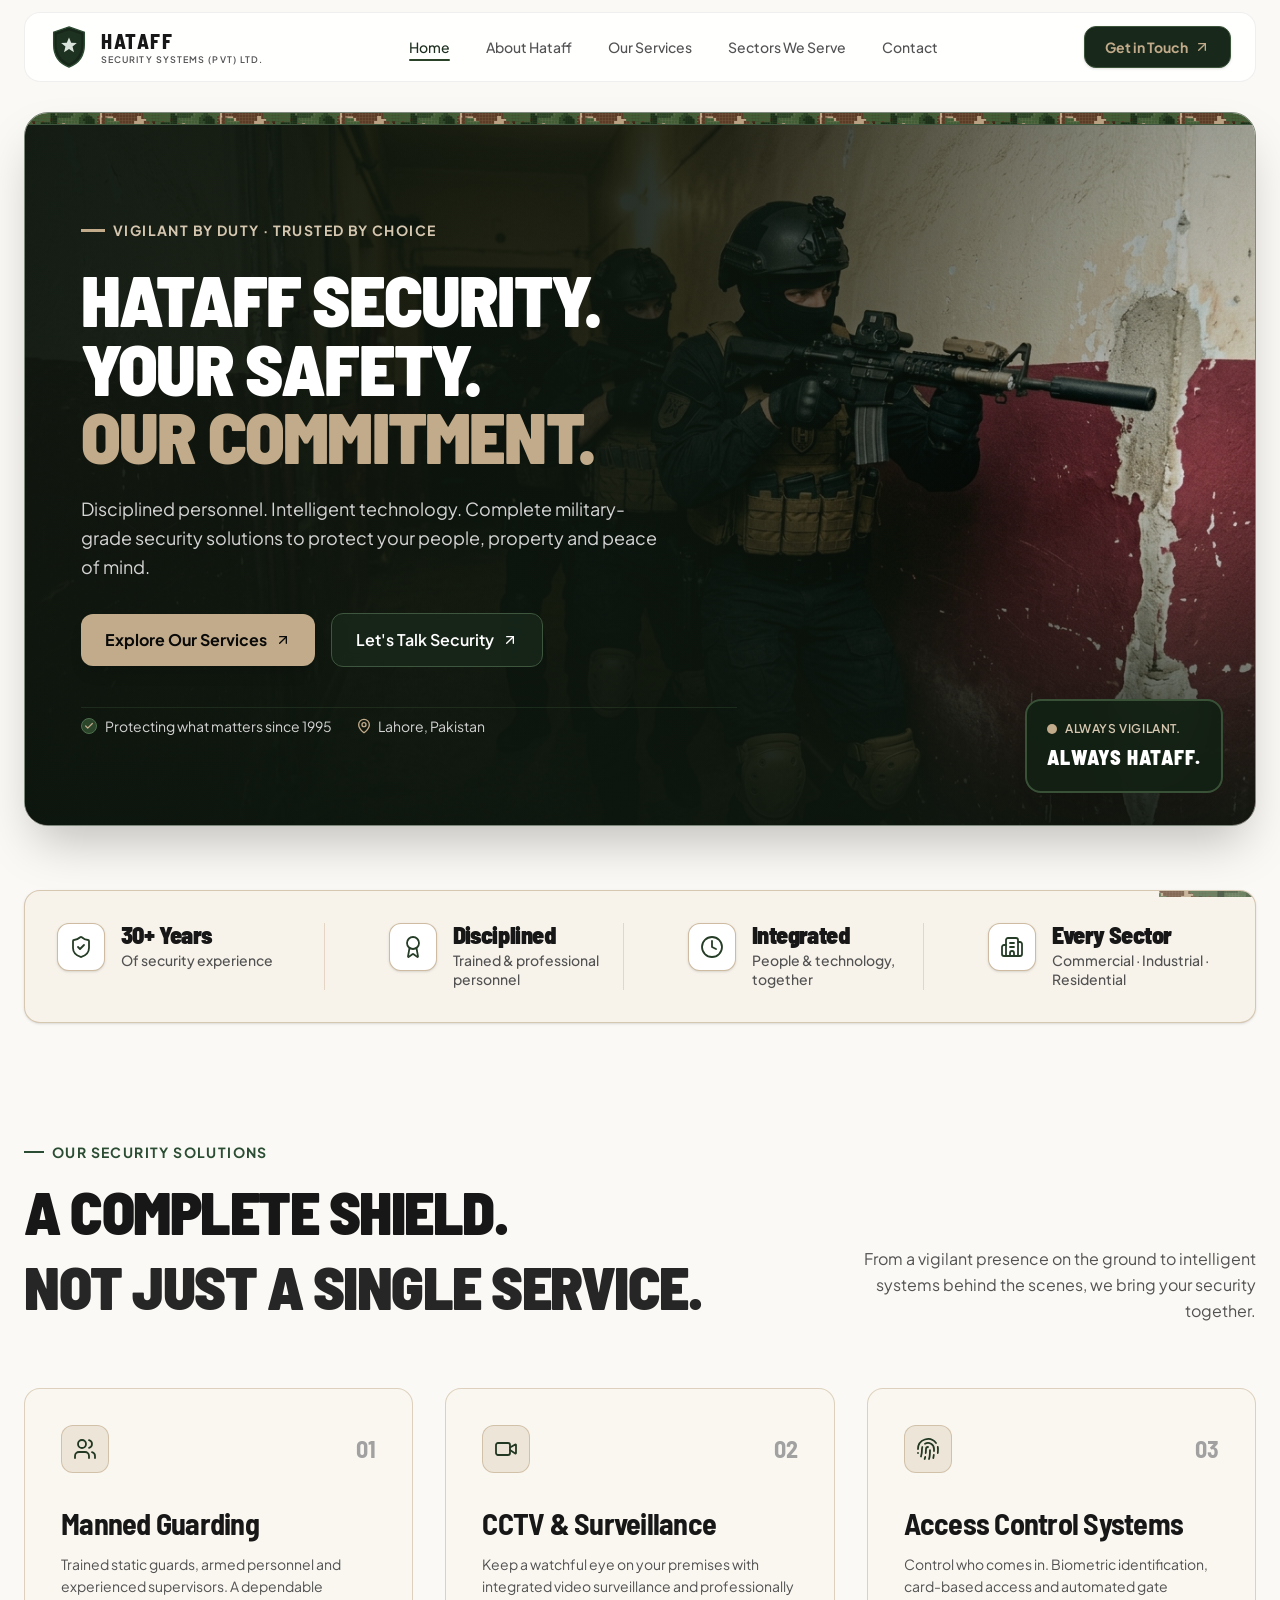
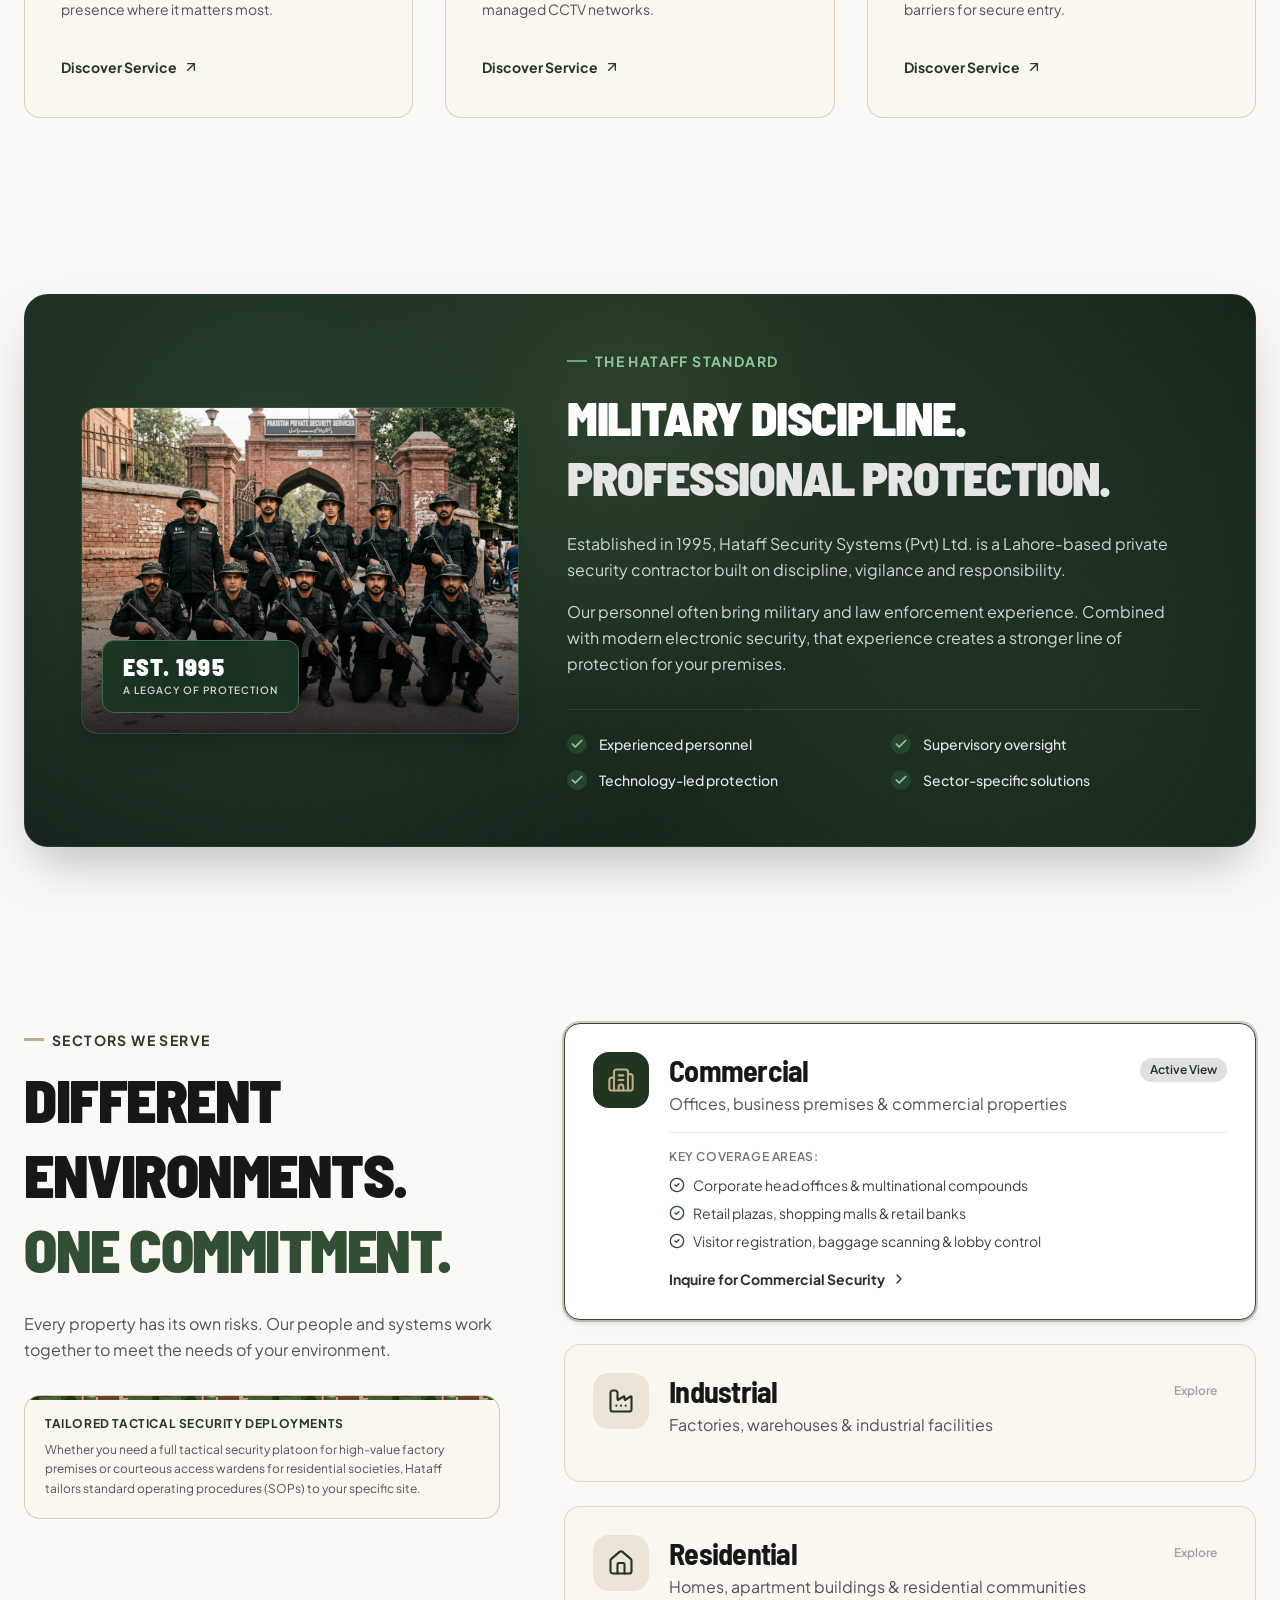
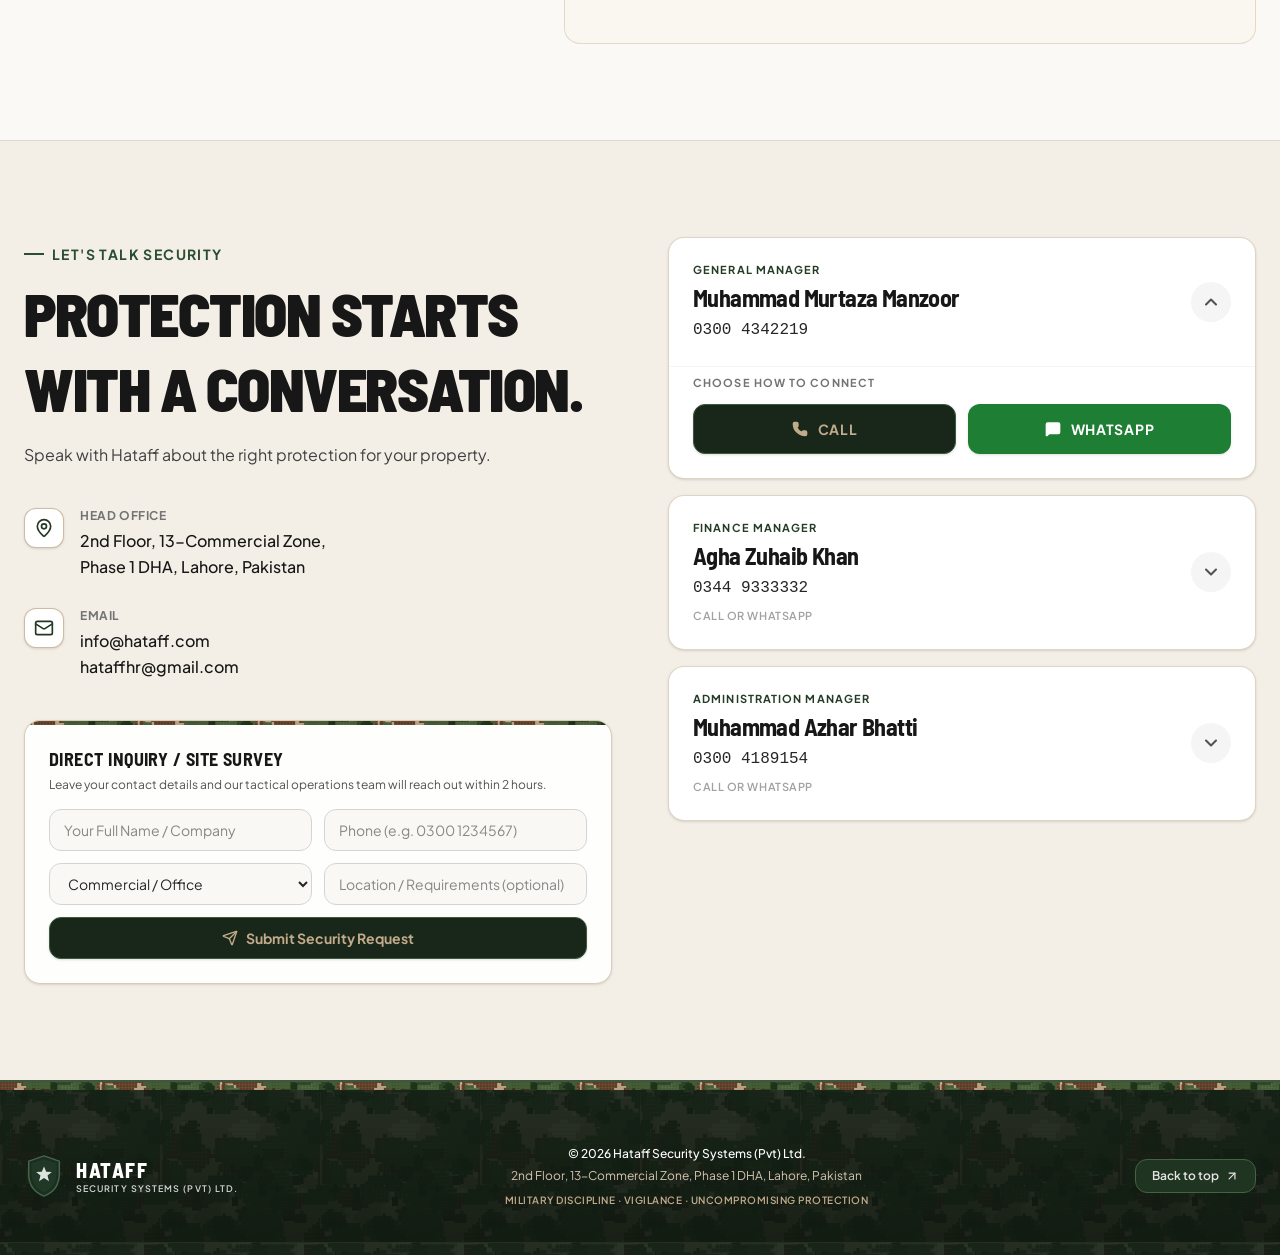
==== docs/index.html @ 59d74cac "chore: configure deployment for GitHub Pages Add build scripts, error handling for client-side routi" ====
<!doctype html>
<html lang="en">
  <head>
    <meta charset="UTF-8" />
    <meta name="viewport" content="width=device-width, initial-scale=1.0" />
    <title>Hataff Security Systems (Pvt) Ltd. | Vigilant by Duty, Trusted by Choice</title>
    <meta name="description" content="Hataff Security Systems (Pvt) Ltd. is a Lahore-based premier private security contractor built on discipline, vigilance, and responsibility since 1995." />
    <meta property="og:title" content="Hataff Security Systems (Pvt) Ltd." />
    <meta property="og:description" content="Vigilant by duty. Trusted by choice. Complete security solutions for commercial, industrial, and residential sectors." />
    <meta property="og:type" content="website" />
    <meta name="twitter:card" content="summary_large_image" />
    <link rel="preconnect" href="https://fonts.googleapis.com">
    <link rel="preconnect" href="https://fonts.gstatic.com" crossorigin>
    <link href="https://fonts.googleapis.com/css2?family=Barlow+Semi+Condensed:wght@600;700;800;900&family=Plus+Jakarta+Sans:wght@400;500;600;700&display=swap" rel="stylesheet">
    <script>
      // 1. Ensure trailing slash for GitHub Pages repo URLs (avoids 404 on relative ./assets/)
      if (typeof window !== 'undefined' && window.location.hostname.endsWith('github.io')) {
        var path = window.location.pathname;
        if (path.length > 1 && !path.endsWith('/') && !path.split('/').pop().includes('.')) {
          window.location.replace(path + '/' + window.location.search + window.location.hash);
        }
      }

      // 2. Catch and display errors on screen instead of blank white screen
      window.addEventListener('error', function(e) {
        var root = document.getElementById('root');
        var errBox = document.getElementById('deploy-error-box');
        if (root && (!root.children.length || errBox)) {
          var msg = (e && e.message) ? e.message : 'Script loading error';
          var filename = (e && e.filename) ? e.filename : '';
          var html = '<div id="deploy-error-box" style="font-family:sans-serif;padding:24px;max-width:680px;margin:40px auto;background:#fff;border:2px solid #b91c1c;border-radius:12px;box-shadow:0 10px 25px rgba(0,0,0,0.1);color:#1c1917;">' +
            '<h2 style="color:#b91c1c;margin:0 0 12px;font-size:20px;font-weight:700;">Hataff Security App - Loading Issue Detected</h2>' +
            '<p style="margin:0 0 12px;font-size:14px;color:#44403c;">' + msg + '</p>' +
            (filename ? '<p style="font-size:12px;color:#78716c;word-break:break-all;">Source: ' + filename + '</p>' : '') +
            '<div style="margin-top:16px;padding:12px;background:#fef2f2;border-radius:8px;font-size:13px;line-height:1.5;color:#991b1b;">' +
            '<strong>How to fix on GitHub Pages:</strong><br>' +
            '1. Go to your GitHub repository > <strong>Settings</strong> > <strong>Pages</strong>.<br>' +
            '2. Under <strong>Build and deployment</strong>, change <strong>Source</strong> to <strong>GitHub Actions</strong>.<br>' +
            '3. Or if deploying from branch, ensure the pre-built <code>dist/</code> or <code>docs/</code> folder is selected.' +
            '</div></div>';
          root.innerHTML = html;
        }
      });
    </script>
    <script type="module" crossorigin src="./assets/index-DblLMRYH.js"></script>
    <link rel="stylesheet" crossorigin href="./assets/index-IEZKnap5.css">
  </head>
  <body class="bg-[#FBF9F5] text-neutral-900 antialiased selection:bg-[#203a27] selection:text-white">
    <div id="root">
      <!-- Loading indicator shown while React bundle initializes -->
      <div style="min-height:100vh;display:flex;align-items:center;justify-content:center;font-family:sans-serif;background:#18281c;color:#f5f2eb;">
        <div style="text-align:center;padding:20px;">
          <div style="width:40px;height:40px;border:3px solid rgba(255,255,255,0.2);border-top-color:#c2ab8a;border-radius:50%;animation:spin 0.8s linear infinite;margin:0 auto 16px;"></div>
          <div style="font-size:18px;font-weight:700;letter-spacing:1px;">HATAFF SECURITY SYSTEMS</div>
          <div style="font-size:12px;opacity:0.7;margin-top:4px;">Vigilant by Duty, Trusted by Choice</div>
        </div>
      </div>
      <style>@keyframes spin{to{transform:rotate(360deg)}}</style>
    </div>
  </body>
</html>
---- docs/assets/index-IEZKnap5.css ----
/*! tailwindcss v4.3.3 | MIT License | https://tailwindcss.com */
@layer properties{@supports (((-webkit-hyphens:none)) and (not (margin-trim:inline))) or ((-moz-orient:inline) and (not (color:rgb(from red r g b)))){*,:before,:after,::backdrop{--tw-rotate-x:initial;--tw-rotate-y:initial;--tw-rotate-z:initial;--tw-skew-x:initial;--tw-skew-y:initial;--tw-space-y-reverse:0;--tw-divide-y-reverse:0;--tw-border-style:solid;--tw-gradient-position:initial;--tw-gradient-from:#0000;--tw-gradient-via:#0000;--tw-gradient-to:#0000;--tw-gradient-stops:initial;--tw-gradient-via-stops:initial;--tw-gradient-from-position:0%;--tw-gradient-via-position:50%;--tw-gradient-to-position:100%;--tw-leading:initial;--tw-font-weight:initial;--tw-tracking:initial;--tw-shadow:0 0 #0000;--tw-shadow-color:initial;--tw-shadow-alpha:100%;--tw-inset-shadow:0 0 #0000;--tw-inset-shadow-color:initial;--tw-inset-shadow-alpha:100%;--tw-ring-color:initial;--tw-ring-shadow:0 0 #0000;--tw-inset-ring-color:initial;--tw-inset-ring-shadow:0 0 #0000;--tw-ring-inset:initial;--tw-ring-offset-width:0px;--tw-ring-offset-color:#fff;--tw-ring-offset-shadow:0 0 #0000;--tw-blur:initial;--tw-brightness:initial;--tw-contrast:initial;--tw-grayscale:initial;--tw-hue-rotate:initial;--tw-invert:initial;--tw-opacity:initial;--tw-saturate:initial;--tw-sepia:initial;--tw-drop-shadow:initial;--tw-drop-shadow-color:initial;--tw-drop-shadow-alpha:100%;--tw-drop-shadow-size:initial;--tw-backdrop-blur:initial;--tw-backdrop-brightness:initial;--tw-backdrop-contrast:initial;--tw-backdrop-grayscale:initial;--tw-backdrop-hue-rotate:initial;--tw-backdrop-invert:initial;--tw-backdrop-opacity:initial;--tw-backdrop-saturate:initial;--tw-backdrop-sepia:initial;--tw-duration:initial;--tw-translate-x:0;--tw-translate-y:0;--tw-translate-z:0;--tw-scale-x:1;--tw-scale-y:1;--tw-scale-z:1;--tw-divide-x-reverse:0}}}@layer theme{:root,:host{--font-sans:-apple-system, BlinkMacSystemFont, "Segoe UI", Roboto, "Helvetica Neue", "Noto Sans", Arial, sans-serif, "Apple Color Emoji", "Segoe UI Emoji", "Segoe UI Symbol", "Noto Color Emoji";--font-mono:ui-monospace, SFMono-Regular, Menlo, Monaco, Consolas, "Liberation Mono", "Courier New", monospace;--color-emerald-50:oklch(97.9% .021 166.113);--color-emerald-100:oklch(95% .052 163.051);--color-emerald-300:oklch(84.5% .143 164.978);--color-emerald-600:oklch(59.6% .145 163.225);--color-emerald-700:oklch(50.8% .118 165.612);--color-emerald-800:oklch(43.2% .095 166.913);--color-neutral-100:oklch(97% 0 none);--color-neutral-200:oklch(92.2% 0 none);--color-neutral-300:oklch(87% 0 none);--color-neutral-400:oklch(70.8% 0 none);--color-neutral-500:oklch(55.6% 0 none);--color-neutral-600:oklch(43.9% 0 none);--color-neutral-700:oklch(37.1% 0 none);--color-neutral-800:oklch(26.9% 0 none);--color-neutral-900:oklch(20.5% 0 none);--color-neutral-950:oklch(14.5% 0 none);--color-black:#000;--color-white:#fff;--spacing:.25rem;--container-sm:24rem;--container-md:28rem;--container-xl:36rem;--container-2xl:42rem;--container-3xl:48rem;--container-7xl:80rem;--text-xs:.75rem;--text-xs--line-height:calc(1 / .75);--text-sm:.875rem;--text-sm--line-height:calc(1.25 / .875);--text-base:1rem;--text-base--line-height:calc(1.5 / 1);--text-lg:1.125rem;--text-lg--line-height:calc(1.75 / 1.125);--text-xl:1.25rem;--text-xl--line-height:calc(1.75 / 1.25);--text-2xl:1.5rem;--text-2xl--line-height:calc(2 / 1.5);--text-3xl:1.875rem;--text-3xl--line-height:calc(2.25 / 1.875);--text-4xl:2.25rem;--text-4xl--line-height:calc(2.5 / 2.25);--text-5xl:3rem;--text-5xl--line-height:1;--text-6xl:3.75rem;--text-6xl--line-height:1;--text-7xl:4.5rem;--text-7xl--line-height:1;--font-weight-normal:400;--font-weight-medium:500;--font-weight-semibold:600;--font-weight-bold:700;--font-weight-extrabold:800;--font-weight-black:900;--tracking-tight:-.025em;--tracking-wide:.025em;--tracking-wider:.05em;--tracking-widest:.1em;--leading-tight:1.25;--leading-snug:1.375;--leading-relaxed:1.625;--radius-lg:.5rem;--radius-xl:.75rem;--radius-2xl:1rem;--radius-3xl:1.5rem;--animate-pulse:pulse 2s cubic-bezier(.4, 0, .6, 1) infinite;--blur-sm:8px;--blur-md:12px;--default-transition-duration:.15s;--default-transition-timing-function:cubic-bezier(.4, 0, .2, 1);--default-font-family:var(--font-sans);--default-mono-font-family:var(--font-mono)}}@layer base{*,:after,:before,::backdrop{box-sizing:border-box;border:0 solid;margin:0;padding:0}::file-selector-button{box-sizing:border-box;border:0 solid;margin:0;padding:0}html,:host{-webkit-text-size-adjust:100%;tab-size:4;line-height:1.5;font-family:var(--default-font-family,-apple-system, BlinkMacSystemFont, "Segoe UI", Roboto, "Helvetica Neue", "Noto Sans", Arial, sans-serif, "Apple Color Emoji", "Segoe UI Emoji", "Segoe UI Symbol", "Noto Color Emoji");font-feature-settings:var(--default-font-feature-settings,normal);font-variation-settings:var(--default-font-variation-settings,normal);-webkit-tap-highlight-color:transparent}hr{height:0;color:inherit;border-top-width:1px}abbr:where([title]){-webkit-text-decoration:underline dotted;text-decoration:underline dotted}h1,h2,h3,h4,h5,h6{font-size:inherit;font-weight:inherit}a{color:inherit;-webkit-text-decoration:inherit;-webkit-text-decoration:inherit;-webkit-text-decoration:inherit;-webkit-text-decoration:inherit;text-decoration:inherit}b,strong{font-weight:bolder}code,kbd,samp,pre{font-family:var(--default-mono-font-family,ui-monospace, SFMono-Regular, Menlo, Monaco, Consolas, "Liberation Mono", "Courier New", monospace);font-feature-settings:var(--default-mono-font-feature-settings,normal);font-variation-settings:var(--default-mono-font-variation-settings,normal);font-size:1em}small{font-size:80%}sub,sup{vertical-align:baseline;font-size:75%;line-height:0;position:relative}sub{bottom:-.25em}sup{top:-.5em}table{text-indent:0;border-color:inherit;border-collapse:collapse}:-moz-focusring:where(:not(iframe)){outline:auto}progress{vertical-align:baseline}summary{display:list-item}ol,ul,menu{list-style:none}img,svg,video,canvas,audio,iframe,embed,object{vertical-align:middle;display:block}img,video{max-width:100%;height:auto}button,input,select,optgroup,textarea{font:inherit;font-feature-settings:inherit;font-variation-settings:inherit;letter-spacing:inherit;color:inherit;opacity:1;background-color:#0000;border-radius:0}::file-selector-button{font:inherit;font-feature-settings:inherit;font-variation-settings:inherit;letter-spacing:inherit;color:inherit;opacity:1;background-color:#0000;border-radius:0}:where(select:is([multiple],[size])) optgroup{font-weight:bolder}:where(select:is([multiple],[size])) optgroup option{padding-inline-start:20px}::file-selector-button{margin-inline-end:4px}::placeholder{opacity:1}@supports (not ((-webkit-appearance:-apple-pay-button))) or (contain-intrinsic-size:1px){::placeholder{color:currentColor}@supports (color:color-mix(in lab, red, red)){::placeholder{color:color-mix(in oklab, currentcolor 50%, transparent)}}}textarea{resize:vertical}::-webkit-search-decoration{-webkit-appearance:none}::-webkit-date-and-time-value{min-height:1lh;text-align:inherit}::-webkit-datetime-edit{display:inline-flex}::-webkit-datetime-edit-fields-wrapper{padding:0}::-webkit-datetime-edit{padding-block:0}::-webkit-datetime-edit-year-field{padding-block:0}::-webkit-datetime-edit-month-field{padding-block:0}::-webkit-datetime-edit-day-field{padding-block:0}::-webkit-datetime-edit-hour-field{padding-block:0}::-webkit-datetime-edit-minute-field{padding-block:0}::-webkit-datetime-edit-second-field{padding-block:0}::-webkit-datetime-edit-millisecond-field{padding-block:0}::-webkit-datetime-edit-meridiem-field{padding-block:0}::-webkit-calendar-picker-indicator{line-height:1}:-moz-ui-invalid{box-shadow:none}button,input:where([type=button],[type=reset],[type=submit]){appearance:button}::file-selector-button{appearance:button}::-webkit-inner-spin-button{height:auto}::-webkit-outer-spin-button{height:auto}[hidden]:where(:not([hidden=until-found])){display:none!important}}@layer components;@layer utilities{.pointer-events-none{pointer-events:none}.visible{visibility:visible}.absolute{position:absolute}.fixed{position:fixed}.relative{position:relative}.static{position:static}.inset-0{inset:0}.top-0{top:0}.right-0{right:0}.right-5{right:calc(var(--spacing) * 5)}.right-8{right:calc(var(--spacing) * 8)}.bottom-0{bottom:0}.bottom-5{bottom:calc(var(--spacing) * 5)}.bottom-8{bottom:calc(var(--spacing) * 8)}.left-0{left:0}.left-5{left:calc(var(--spacing) * 5)}.z-0{z-index:0}.z-10{z-index:10}.z-50{z-index:50}.container{width:100%}@media (width>=40rem){.container{max-width:40rem}}@media (width>=48rem){.container{max-width:48rem}}@media (width>=64rem){.container{max-width:64rem}}@media (width>=80rem){.container{max-width:80rem}}@media (width>=96rem){.container{max-width:96rem}}.mx-auto{margin-inline:auto}.mt-0\.5{margin-top:calc(var(--spacing) * .5)}.mt-1{margin-top:var(--spacing)}.mt-2{margin-top:calc(var(--spacing) * 2)}.mb-1{margin-bottom:var(--spacing)}.mb-1\.5{margin-bottom:calc(var(--spacing) * 1.5)}.mb-2{margin-bottom:calc(var(--spacing) * 2)}.mb-2\.5{margin-bottom:calc(var(--spacing) * 2.5)}.mb-3{margin-bottom:calc(var(--spacing) * 3)}.mb-4{margin-bottom:calc(var(--spacing) * 4)}.mb-6{margin-bottom:calc(var(--spacing) * 6)}.mb-8{margin-bottom:calc(var(--spacing) * 8)}.mb-10{margin-bottom:calc(var(--spacing) * 10)}.mb-12{margin-bottom:calc(var(--spacing) * 12)}.block{display:block}.contents{display:contents}.flex{display:flex}.grid{display:grid}.hidden{display:none}.inline{display:inline}.inline-block{display:inline-block}.inline-flex{display:inline-flex}.table{display:table}.h-1{height:var(--spacing)}.h-1\.5{height:calc(var(--spacing) * 1.5)}.h-2{height:calc(var(--spacing) * 2)}.h-2\.5{height:calc(var(--spacing) * 2.5)}.h-3{height:calc(var(--spacing) * 3)}.h-3\.5{height:calc(var(--spacing) * 3.5)}.h-4{height:calc(var(--spacing) * 4)}.h-5{height:calc(var(--spacing) * 5)}.h-6{height:calc(var(--spacing) * 6)}.h-7{height:calc(var(--spacing) * 7)}.h-8{height:calc(var(--spacing) * 8)}.h-9{height:calc(var(--spacing) * 9)}.h-10{height:calc(var(--spacing) * 10)}.h-11{height:calc(var(--spacing) * 11)}.h-12{height:calc(var(--spacing) * 12)}.h-14{height:calc(var(--spacing) * 14)}.h-16{height:calc(var(--spacing) * 16)}.h-\[2\.5px\]{height:2.5px}.h-\[2px\]{height:2px}.h-auto{height:auto}.h-full{height:100%}.max-h-\[90vh\]{max-height:90vh}.max-h-\[95vh\]{max-height:95vh}.max-h-\[520px\]{max-height:520px}.min-h-\[580px\]{min-height:580px}.min-h-screen{min-height:100vh}.w-2\.5{width:calc(var(--spacing) * 2.5)}.w-3\.5{width:calc(var(--spacing) * 3.5)}.w-4{width:calc(var(--spacing) * 4)}.w-5{width:calc(var(--spacing) * 5)}.w-6{width:calc(var(--spacing) * 6)}.w-7{width:calc(var(--spacing) * 7)}.w-8{width:calc(var(--spacing) * 8)}.w-9{width:calc(var(--spacing) * 9)}.w-10{width:calc(var(--spacing) * 10)}.w-12{width:calc(var(--spacing) * 12)}.w-14{width:calc(var(--spacing) * 14)}.w-16{width:calc(var(--spacing) * 16)}.w-24{width:calc(var(--spacing) * 24)}.w-\[1px\]{width:1px}.w-full{width:100%}.max-w-2xl{max-width:var(--container-2xl)}.max-w-3xl{max-width:var(--container-3xl)}.max-w-7xl{max-width:var(--container-7xl)}.max-w-\[240px\]{max-width:240px}.max-w-md{max-width:var(--container-md)}.max-w-sm{max-width:var(--container-sm)}.max-w-xl{max-width:var(--container-xl)}.flex-1{flex:1}.flex-shrink-0{flex-shrink:0}.transform{transform:var(--tw-rotate-x,) var(--tw-rotate-y,) var(--tw-rotate-z,) var(--tw-skew-x,) var(--tw-skew-y,)}.animate-pulse{animation:var(--animate-pulse)}.cursor-pointer{cursor:pointer}.resize{resize:both}.grid-cols-1{grid-template-columns:repeat(1,minmax(0,1fr))}.flex-col{flex-direction:column}.flex-wrap{flex-wrap:wrap}.items-center{align-items:center}.items-start{align-items:flex-start}.justify-between{justify-content:space-between}.justify-center{justify-content:center}.gap-1\.5{gap:calc(var(--spacing) * 1.5)}.gap-2{gap:calc(var(--spacing) * 2)}.gap-2\.5{gap:calc(var(--spacing) * 2.5)}.gap-3{gap:calc(var(--spacing) * 3)}.gap-3\.5{gap:calc(var(--spacing) * 3.5)}.gap-4{gap:calc(var(--spacing) * 4)}.gap-5{gap:calc(var(--spacing) * 5)}.gap-6{gap:calc(var(--spacing) * 6)}.gap-7{gap:calc(var(--spacing) * 7)}.gap-8{gap:calc(var(--spacing) * 8)}.gap-10{gap:calc(var(--spacing) * 10)}:where(.space-y-1\.5>:not(:last-child)){--tw-space-y-reverse:0;margin-block-start:calc(calc(var(--spacing) * 1.5) * var(--tw-space-y-reverse));margin-block-end:calc(calc(var(--spacing) * 1.5) * calc(1 - var(--tw-space-y-reverse)))}:where(.space-y-2>:not(:last-child)){--tw-space-y-reverse:0;margin-block-start:calc(calc(var(--spacing) * 2) * var(--tw-space-y-reverse));margin-block-end:calc(calc(var(--spacing) * 2) * calc(1 - var(--tw-space-y-reverse)))}:where(.space-y-3>:not(:last-child)){--tw-space-y-reverse:0;margin-block-start:calc(calc(var(--spacing) * 3) * var(--tw-space-y-reverse));margin-block-end:calc(calc(var(--spacing) * 3) * calc(1 - var(--tw-space-y-reverse)))}:where(.space-y-4>:not(:last-child)){--tw-space-y-reverse:0;margin-block-start:calc(calc(var(--spacing) * 4) * var(--tw-space-y-reverse));margin-block-end:calc(calc(var(--spacing) * 4) * calc(1 - var(--tw-space-y-reverse)))}:where(.space-y-5>:not(:last-child)){--tw-space-y-reverse:0;margin-block-start:calc(calc(var(--spacing) * 5) * var(--tw-space-y-reverse));margin-block-end:calc(calc(var(--spacing) * 5) * calc(1 - var(--tw-space-y-reverse)))}:where(.space-y-6>:not(:last-child)){--tw-space-y-reverse:0;margin-block-start:calc(calc(var(--spacing) * 6) * var(--tw-space-y-reverse));margin-block-end:calc(calc(var(--spacing) * 6) * calc(1 - var(--tw-space-y-reverse)))}:where(.space-y-7>:not(:last-child)){--tw-space-y-reverse:0;margin-block-start:calc(calc(var(--spacing) * 7) * var(--tw-space-y-reverse));margin-block-end:calc(calc(var(--spacing) * 7) * calc(1 - var(--tw-space-y-reverse)))}:where(.divide-y>:not(:last-child)){--tw-divide-y-reverse:0;border-bottom-style:var(--tw-border-style);border-top-style:var(--tw-border-style);border-top-width:calc(1px * var(--tw-divide-y-reverse));border-bottom-width:calc(1px * calc(1 - var(--tw-divide-y-reverse)))}:where(.divide-\[\#c2ab8a\]\/40>:not(:last-child)){border-color:oklab(75.2716% .0120547 .0510173/.4)}.overflow-hidden{overflow:hidden}.overflow-y-auto{overflow-y:auto}.rounded-2xl{border-radius:var(--radius-2xl)}.rounded-3xl{border-radius:var(--radius-3xl)}.rounded-full{border-radius:2147483647px}.rounded-lg{border-radius:var(--radius-lg)}.rounded-xl{border-radius:var(--radius-xl)}.border{border-style:var(--tw-border-style);border-width:1px}.border-2{border-style:var(--tw-border-style);border-width:2px}.border-t{border-top-style:var(--tw-border-style);border-top-width:1px}.border-t-2{border-top-style:var(--tw-border-style);border-top-width:2px}.border-b{border-bottom-style:var(--tw-border-style);border-bottom-width:1px}.border-\[\#2b3d2b\]\/60{border-color:oklab(33.8594% -.0316568 .0224487/.6)}.border-\[\#2b4431\]\/60{border-color:oklab(36.0051% -.039494 .0217398/.6)}.border-\[\#2d4933\]{border-color:#2d4933}.border-\[\#3c553a\]{border-color:#3c553a}.border-\[\#3e5a3c\]{border-color:#3e5a3c}.border-\[\#3e563d\]{border-color:#3e563d}.border-\[\#4e6f4e\]{border-color:#4e6f4e}.border-\[\#334c32\]{border-color:#334c32}.border-\[\#344b33\]\/40{border-color:oklab(38.6389% -.0394975 .0291664/.4)}.border-\[\#395a41\]\/60{border-color:oklab(43.4368% -.049528 .0272967/.6)}.border-\[\#40684a\]{border-color:#40684a}.border-\[\#395237\]{border-color:#395237}.border-\[\#436342\]{border-color:#436342}.border-\[\#c2ab8a\]\/40{border-color:oklab(75.2716% .0120547 .0510173/.4)}.border-\[\#c2ab8a\]\/50{border-color:oklab(75.2716% .0120547 .0510173/.5)}.border-\[\#c2ab8a\]\/60{border-color:oklab(75.2716% .0120547 .0510173/.6)}.border-\[\#c2ab8a\]\/80{border-color:oklab(75.2716% .0120547 .0510173/.8)}.border-emerald-300{border-color:var(--color-emerald-300)}.border-neutral-100{border-color:var(--color-neutral-100)}.border-neutral-200{border-color:var(--color-neutral-200)}.border-neutral-200\/60{border-color:#e5e5e599}@supports (color:color-mix(in lab, red, red)){.border-neutral-200\/60{border-color:color-mix(in oklab, var(--color-neutral-200) 60%, transparent)}}.border-neutral-200\/80{border-color:#e5e5e5cc}@supports (color:color-mix(in lab, red, red)){.border-neutral-200\/80{border-color:color-mix(in oklab, var(--color-neutral-200) 80%, transparent)}}.border-neutral-300{border-color:var(--color-neutral-300)}.border-neutral-300\/80{border-color:#d4d4d4cc}@supports (color:color-mix(in lab, red, red)){.border-neutral-300\/80{border-color:color-mix(in oklab, var(--color-neutral-300) 80%, transparent)}}.border-white\/10{border-color:#ffffff1a}@supports (color:color-mix(in lab, red, red)){.border-white\/10{border-color:color-mix(in oklab, var(--color-white) 10%, transparent)}}.bg-\[\#1b2b1d\]\/70{background-color:oklab(26.9977% -.0283822 .0178959/.7)}.bg-\[\#1b3422\]\/95{background-color:oklab(29.8683% -.039904 .021368/.95)}.bg-\[\#1e7e34\]{background-color:#1e7e34}.bg-\[\#1e3422\]\/10{background-color:oklab(30.0621% -.03677 .0220415/.1)}.bg-\[\#2a4d33\]{background-color:#2a4d33}.bg-\[\#2a452a\]{background-color:#2a452a}.bg-\[\#6ba777\]{background-color:#6ba777}.bg-\[\#18271a\]{background-color:#18271a}.bg-\[\#18281a\]{background-color:#18281a}.bg-\[\#26442d\]{background-color:#26442d}.bg-\[\#27452d\]{background-color:#27452d}.bg-\[\#122014\]\/95{background-color:oklab(22.6392% -.0256474 .0159508/.95)}.bg-\[\#142318\]{background-color:#142318}.bg-\[\#172719\]{background-color:#172719}.bg-\[\#203422\]{background-color:#203422}.bg-\[\#213520\]{background-color:#213520}.bg-\[\#213520\]\/15{background-color:oklab(30.5164% -.0361625 .0269772/.15)}.bg-\[\#294228\]{background-color:#294228}.bg-\[\#EAE4D7\]{background-color:#eae4d7}.bg-\[\#ECE4D6\]{background-color:#ece4d6}.bg-\[\#ECE5D8\]{background-color:#ece5d8}.bg-\[\#F4EFE6\]{background-color:#f4efe6}.bg-\[\#F7F3EB\]{background-color:#f7f3eb}.bg-\[\#FAF7F1\]{background-color:#faf7f1}.bg-\[\#FAF8F4\]{background-color:#faf8f4}.bg-\[\#FBF9F5\]{background-color:#fbf9f5}.bg-\[\#c2ab8a\]{background-color:#c2ab8a}.bg-black\/70{background-color:#000000b3}@supports (color:color-mix(in lab, red, red)){.bg-black\/70{background-color:color-mix(in oklab, var(--color-black) 70%, transparent)}}.bg-emerald-50{background-color:var(--color-emerald-50)}.bg-emerald-100{background-color:var(--color-emerald-100)}.bg-emerald-600{background-color:var(--color-emerald-600)}.bg-neutral-100{background-color:var(--color-neutral-100)}.bg-white{background-color:var(--color-white)}.bg-white\/10{background-color:#ffffff1a}@supports (color:color-mix(in lab, red, red)){.bg-white\/10{background-color:color-mix(in oklab, var(--color-white) 10%, transparent)}}.bg-white\/20{background-color:#fff3}@supports (color:color-mix(in lab, red, red)){.bg-white\/20{background-color:color-mix(in oklab, var(--color-white) 20%, transparent)}}.bg-white\/90{background-color:#ffffffe6}@supports (color:color-mix(in lab, red, red)){.bg-white\/90{background-color:color-mix(in oklab, var(--color-white) 90%, transparent)}}.bg-white\/95{background-color:#fffffff2}@supports (color:color-mix(in lab, red, red)){.bg-white\/95{background-color:color-mix(in oklab, var(--color-white) 95%, transparent)}}.bg-gradient-to-r{--tw-gradient-position:to right in oklab;background-image:linear-gradient(var(--tw-gradient-stops))}.bg-gradient-to-t{--tw-gradient-position:to top in oklab;background-image:linear-gradient(var(--tw-gradient-stops))}.from-\[\#0d160e\]\/90{--tw-gradient-from:oklab(18.8173% -.0176774 .0112331/.9);--tw-gradient-stops:var(--tw-gradient-via-stops,var(--tw-gradient-position), var(--tw-gradient-from) var(--tw-gradient-from-position), var(--tw-gradient-to) var(--tw-gradient-to-position))}.from-\[\#0d160e\]\/95{--tw-gradient-from:oklab(18.8173% -.0176774 .0112331/.95);--tw-gradient-stops:var(--tw-gradient-via-stops,var(--tw-gradient-position), var(--tw-gradient-from) var(--tw-gradient-from-position), var(--tw-gradient-to) var(--tw-gradient-to-position))}.from-black\/80{--tw-gradient-from:#000c}@supports (color:color-mix(in lab, red, red)){.from-black\/80{--tw-gradient-from:color-mix(in oklab, var(--color-black) 80%, transparent)}}.from-black\/80{--tw-gradient-stops:var(--tw-gradient-via-stops,var(--tw-gradient-position), var(--tw-gradient-from) var(--tw-gradient-from-position), var(--tw-gradient-to) var(--tw-gradient-to-position))}.via-\[\#0d160e\]\/85{--tw-gradient-via:oklab(18.8173% -.0176774 .0112331/.85);--tw-gradient-via-stops:var(--tw-gradient-position), var(--tw-gradient-from) var(--tw-gradient-from-position), var(--tw-gradient-via) var(--tw-gradient-via-position), var(--tw-gradient-to) var(--tw-gradient-to-position);--tw-gradient-stops:var(--tw-gradient-via-stops)}.via-transparent{--tw-gradient-via:transparent;--tw-gradient-via-stops:var(--tw-gradient-position), var(--tw-gradient-from) var(--tw-gradient-from-position), var(--tw-gradient-via) var(--tw-gradient-via-position), var(--tw-gradient-to) var(--tw-gradient-to-position);--tw-gradient-stops:var(--tw-gradient-via-stops)}.to-\[\#0d160e\]\/30{--tw-gradient-to:oklab(18.8173% -.0176774 .0112331/.3);--tw-gradient-stops:var(--tw-gradient-via-stops,var(--tw-gradient-position), var(--tw-gradient-from) var(--tw-gradient-from-position), var(--tw-gradient-to) var(--tw-gradient-to-position))}.to-\[\#0d160e\]\/40{--tw-gradient-to:oklab(18.8173% -.0176774 .0112331/.4);--tw-gradient-stops:var(--tw-gradient-via-stops,var(--tw-gradient-position), var(--tw-gradient-from) var(--tw-gradient-from-position), var(--tw-gradient-to) var(--tw-gradient-to-position))}.to-transparent{--tw-gradient-to:transparent;--tw-gradient-stops:var(--tw-gradient-via-stops,var(--tw-gradient-position), var(--tw-gradient-from) var(--tw-gradient-from-position), var(--tw-gradient-to) var(--tw-gradient-to-position))}.fill-current{fill:currentColor}.stroke-\[1\.8\]{stroke-width:1.8px}.stroke-\[2\.5\]{stroke-width:2.5px}.stroke-\[2\]{stroke-width:2px}.stroke-\[3\]{stroke-width:3px}.object-cover{object-fit:cover}.object-center{object-position:center}.object-top{object-position:top}.p-2{padding:calc(var(--spacing) * 2)}.p-2\.5{padding:calc(var(--spacing) * 2.5)}.p-3{padding:calc(var(--spacing) * 3)}.p-4{padding:calc(var(--spacing) * 4)}.p-5{padding:calc(var(--spacing) * 5)}.p-6{padding:calc(var(--spacing) * 6)}.p-7{padding:calc(var(--spacing) * 7)}.px-2\.5{padding-inline:calc(var(--spacing) * 2.5)}.px-3{padding-inline:calc(var(--spacing) * 3)}.px-3\.5{padding-inline:calc(var(--spacing) * 3.5)}.px-4{padding-inline:calc(var(--spacing) * 4)}.px-5{padding-inline:calc(var(--spacing) * 5)}.px-6{padding-inline:calc(var(--spacing) * 6)}.py-1{padding-block:var(--spacing)}.py-1\.5{padding-block:calc(var(--spacing) * 1.5)}.py-2{padding-block:calc(var(--spacing) * 2)}.py-2\.5{padding-block:calc(var(--spacing) * 2.5)}.py-3{padding-block:calc(var(--spacing) * 3)}.py-3\.5{padding-block:calc(var(--spacing) * 3.5)}.py-4{padding-block:calc(var(--spacing) * 4)}.py-8{padding-block:calc(var(--spacing) * 8)}.py-12{padding-block:calc(var(--spacing) * 12)}.py-16{padding-block:calc(var(--spacing) * 16)}.pt-1{padding-top:var(--spacing)}.pt-2{padding-top:calc(var(--spacing) * 2)}.pt-4{padding-top:calc(var(--spacing) * 4)}.pt-5{padding-top:calc(var(--spacing) * 5)}.pt-6{padding-top:calc(var(--spacing) * 6)}.pt-24{padding-top:calc(var(--spacing) * 24)}.pb-6{padding-bottom:calc(var(--spacing) * 6)}.pb-8{padding-bottom:calc(var(--spacing) * 8)}.text-center{text-align:center}.text-left{text-align:left}.font-mono{font-family:var(--font-mono)}.text-2xl{font-size:var(--text-2xl);line-height:var(--tw-leading,var(--text-2xl--line-height))}.text-3xl{font-size:var(--text-3xl);line-height:var(--tw-leading,var(--text-3xl--line-height))}.text-4xl{font-size:var(--text-4xl);line-height:var(--tw-leading,var(--text-4xl--line-height))}.text-base{font-size:var(--text-base);line-height:var(--tw-leading,var(--text-base--line-height))}.text-lg{font-size:var(--text-lg);line-height:var(--tw-leading,var(--text-lg--line-height))}.text-sm{font-size:var(--text-sm);line-height:var(--tw-leading,var(--text-sm--line-height))}.text-xl{font-size:var(--text-xl);line-height:var(--tw-leading,var(--text-xl--line-height))}.text-xs{font-size:var(--text-xs);line-height:var(--tw-leading,var(--text-xs--line-height))}.text-\[9px\]{font-size:9px}.text-\[10px\]{font-size:10px}.text-\[11px\]{font-size:11px}.leading-\[0\.95\]{--tw-leading:.95;line-height:.95}.leading-none{--tw-leading:1;line-height:1}.leading-relaxed{--tw-leading:var(--leading-relaxed);line-height:var(--leading-relaxed)}.leading-snug{--tw-leading:var(--leading-snug);line-height:var(--leading-snug)}.leading-tight{--tw-leading:var(--leading-tight);line-height:var(--leading-tight)}.font-black{--tw-font-weight:var(--font-weight-black);font-weight:var(--font-weight-black)}.font-bold{--tw-font-weight:var(--font-weight-bold);font-weight:var(--font-weight-bold)}.font-extrabold{--tw-font-weight:var(--font-weight-extrabold);font-weight:var(--font-weight-extrabold)}.font-medium{--tw-font-weight:var(--font-weight-medium);font-weight:var(--font-weight-medium)}.font-normal{--tw-font-weight:var(--font-weight-normal);font-weight:var(--font-weight-normal)}.font-semibold{--tw-font-weight:var(--font-weight-semibold);font-weight:var(--font-weight-semibold)}.tracking-tight{--tw-tracking:var(--tracking-tight);letter-spacing:var(--tracking-tight)}.tracking-wide{--tw-tracking:var(--tracking-wide);letter-spacing:var(--tracking-wide)}.tracking-wider{--tw-tracking:var(--tracking-wider);letter-spacing:var(--tracking-wider)}.tracking-widest{--tw-tracking:var(--tracking-widest);letter-spacing:var(--tracking-widest)}.text-\[\#1c2e1d\]{color:#1c2e1d}.text-\[\#1e3422\]{color:#1e3422}.text-\[\#2a4d33\]{color:#2a4d33}.text-\[\#2f4b2f\]{color:#2f4b2f}.text-\[\#8ec89a\]{color:#8ec89a}.text-\[\#253d26\]{color:#253d26}.text-\[\#324f33\]{color:#324f33}.text-\[\#213520\]{color:#213520}.text-\[\#223621\]{color:#223621}.text-\[\#233823\]{color:#233823}.text-\[\#233824\]{color:#233824}.text-\[\#c2ab8a\]{color:#c2ab8a}.text-\[\#d5c6b0\]{color:#d5c6b0}.text-emerald-700{color:var(--color-emerald-700)}.text-emerald-800{color:var(--color-emerald-800)}.text-neutral-200{color:var(--color-neutral-200)}.text-neutral-300{color:var(--color-neutral-300)}.text-neutral-400{color:var(--color-neutral-400)}.text-neutral-500{color:var(--color-neutral-500)}.text-neutral-600{color:var(--color-neutral-600)}.text-neutral-700{color:var(--color-neutral-700)}.text-neutral-800{color:var(--color-neutral-800)}.text-neutral-900{color:var(--color-neutral-900)}.text-neutral-950{color:var(--color-neutral-950)}.text-white{color:var(--color-white)}.lowercase{text-transform:lowercase}.uppercase{text-transform:uppercase}.antialiased{-webkit-font-smoothing:antialiased;-moz-osx-font-smoothing:grayscale}.opacity-0{opacity:0}.opacity-75{opacity:.75}.shadow-2xl{--tw-shadow:0 25px 50px -12px var(--tw-shadow-color,#00000040);box-shadow:var(--tw-inset-shadow), var(--tw-inset-ring-shadow), var(--tw-ring-offset-shadow), var(--tw-ring-shadow), var(--tw-shadow)}.shadow-lg{--tw-shadow:0 10px 15px -3px var(--tw-shadow-color,#0000001a), 0 4px 6px -4px var(--tw-shadow-color,#0000001a);box-shadow:var(--tw-inset-shadow), var(--tw-inset-ring-shadow), var(--tw-ring-offset-shadow), var(--tw-ring-shadow), var(--tw-shadow)}.shadow-md{--tw-shadow:0 4px 6px -1px var(--tw-shadow-color,#0000001a), 0 2px 4px -2px var(--tw-shadow-color,#0000001a);box-shadow:var(--tw-inset-shadow), var(--tw-inset-ring-shadow), var(--tw-ring-offset-shadow), var(--tw-ring-shadow), var(--tw-shadow)}.shadow-sm{--tw-shadow:0 1px 3px 0 var(--tw-shadow-color,#0000001a), 0 1px 2px -1px var(--tw-shadow-color,#0000001a);box-shadow:var(--tw-inset-shadow), var(--tw-inset-ring-shadow), var(--tw-ring-offset-shadow), var(--tw-ring-shadow), var(--tw-shadow)}.shadow-xl{--tw-shadow:0 20px 25px -5px var(--tw-shadow-color,#0000001a), 0 8px 10px -6px var(--tw-shadow-color,#0000001a);box-shadow:var(--tw-inset-shadow), var(--tw-inset-ring-shadow), var(--tw-ring-offset-shadow), var(--tw-ring-shadow), var(--tw-shadow)}.shadow-xs{--tw-shadow:0 1px 2px 0 var(--tw-shadow-color,#0000000d);box-shadow:var(--tw-inset-shadow), var(--tw-inset-ring-shadow), var(--tw-ring-offset-shadow), var(--tw-ring-shadow), var(--tw-shadow)}.ring-2{--tw-ring-shadow:var(--tw-ring-inset,) 0 0 0 calc(2px + var(--tw-ring-offset-width)) var(--tw-ring-color,currentcolor);box-shadow:var(--tw-inset-shadow), var(--tw-inset-ring-shadow), var(--tw-ring-offset-shadow), var(--tw-ring-shadow), var(--tw-shadow)}.ring-\[\#334c32\]\/25{--tw-ring-color:oklab(38.8201% -.0426501 .0314801/.25)}.blur{--tw-blur:blur(8px);filter:var(--tw-blur,) var(--tw-brightness,) var(--tw-contrast,) var(--tw-grayscale,) var(--tw-hue-rotate,) var(--tw-invert,) var(--tw-saturate,) var(--tw-sepia,) var(--tw-drop-shadow,)}.filter{filter:var(--tw-blur,) var(--tw-brightness,) var(--tw-contrast,) var(--tw-grayscale,) var(--tw-hue-rotate,) var(--tw-invert,) var(--tw-saturate,) var(--tw-sepia,) var(--tw-drop-shadow,)}.filter\!{filter:var(--tw-blur,) var(--tw-brightness,) var(--tw-contrast,) var(--tw-grayscale,) var(--tw-hue-rotate,) var(--tw-invert,) var(--tw-saturate,) var(--tw-sepia,) var(--tw-drop-shadow,)!important}.backdrop-blur-md{--tw-backdrop-blur:blur(var(--blur-md));-webkit-backdrop-filter:var(--tw-backdrop-blur,) var(--tw-backdrop-brightness,) var(--tw-backdrop-contrast,) var(--tw-backdrop-grayscale,) var(--tw-backdrop-hue-rotate,) var(--tw-backdrop-invert,) var(--tw-backdrop-opacity,) var(--tw-backdrop-saturate,) var(--tw-backdrop-sepia,);backdrop-filter:var(--tw-backdrop-blur,) var(--tw-backdrop-brightness,) var(--tw-backdrop-contrast,) var(--tw-backdrop-grayscale,) var(--tw-backdrop-hue-rotate,) var(--tw-backdrop-invert,) var(--tw-backdrop-opacity,) var(--tw-backdrop-saturate,) var(--tw-backdrop-sepia,)}.backdrop-blur-sm{--tw-backdrop-blur:blur(var(--blur-sm));-webkit-backdrop-filter:var(--tw-backdrop-blur,) var(--tw-backdrop-brightness,) var(--tw-backdrop-contrast,) var(--tw-backdrop-grayscale,) var(--tw-backdrop-hue-rotate,) var(--tw-backdrop-invert,) var(--tw-backdrop-opacity,) var(--tw-backdrop-saturate,) var(--tw-backdrop-sepia,);backdrop-filter:var(--tw-backdrop-blur,) var(--tw-backdrop-brightness,) var(--tw-backdrop-contrast,) var(--tw-backdrop-grayscale,) var(--tw-backdrop-hue-rotate,) var(--tw-backdrop-invert,) var(--tw-backdrop-opacity,) var(--tw-backdrop-saturate,) var(--tw-backdrop-sepia,)}.transition{transition-property:color,background-color,border-color,outline-color,text-decoration-color,fill,stroke,--tw-gradient-from,--tw-gradient-via,--tw-gradient-to,opacity,box-shadow,transform,translate,scale,rotate,filter,-webkit-backdrop-filter,backdrop-filter,display,content-visibility,overlay,pointer-events;transition-timing-function:var(--tw-ease,var(--default-transition-timing-function));transition-duration:var(--tw-duration,var(--default-transition-duration))}.transition-all{transition-property:all;transition-timing-function:var(--tw-ease,var(--default-transition-timing-function));transition-duration:var(--tw-duration,var(--default-transition-duration))}.transition-colors{transition-property:color,background-color,border-color,outline-color,text-decoration-color,fill,stroke,--tw-gradient-from,--tw-gradient-via,--tw-gradient-to;transition-timing-function:var(--tw-ease,var(--default-transition-timing-function));transition-duration:var(--tw-duration,var(--default-transition-duration))}.transition-opacity{transition-property:opacity;transition-timing-function:var(--tw-ease,var(--default-transition-timing-function));transition-duration:var(--tw-duration,var(--default-transition-duration))}.transition-transform{transition-property:transform,translate,scale,rotate;transition-timing-function:var(--tw-ease,var(--default-transition-timing-function));transition-duration:var(--tw-duration,var(--default-transition-duration))}.duration-200{--tw-duration:.2s;transition-duration:.2s}.duration-300{--tw-duration:.3s;transition-duration:.3s}.select-none{-webkit-user-select:none;user-select:none}@media (hover:hover){.group-hover\:translate-x-0\.5:is(:where(.group):hover *){--tw-translate-x:calc(var(--spacing) * .5);translate:var(--tw-translate-x) var(--tw-translate-y)}.group-hover\:-translate-y-0\.5:is(:where(.group):hover *){--tw-translate-y:calc(var(--spacing) * -.5);translate:var(--tw-translate-x) var(--tw-translate-y)}.group-hover\:scale-110:is(:where(.group):hover *){--tw-scale-x:110%;--tw-scale-y:110%;--tw-scale-z:110%;scale:var(--tw-scale-x) var(--tw-scale-y)}.group-hover\:bg-\[\#233823\]:is(:where(.group):hover *){background-color:#233823}.group-hover\:text-\[\#385135\]:is(:where(.group):hover *){color:#385135}.group-hover\:text-\[\#c2ab8a\]:is(:where(.group):hover *){color:#c2ab8a}.group-hover\:opacity-100:is(:where(.group):hover *){opacity:1}.group-hover\/btn\:translate-x-0\.5:is(:where(.group\/btn):hover *){--tw-translate-x:calc(var(--spacing) * .5);translate:var(--tw-translate-x) var(--tw-translate-y)}.group-hover\/btn\:-translate-y-0\.5:is(:where(.group\/btn):hover *){--tw-translate-y:calc(var(--spacing) * -.5);translate:var(--tw-translate-x) var(--tw-translate-y)}}.selection\:bg-\[\#203a27\] ::selection{background-color:#203a27}.selection\:bg-\[\#203a27\]::selection{background-color:#203a27}.selection\:text-white ::selection{color:var(--color-white)}.selection\:text-white::selection{color:var(--color-white)}@media (hover:hover){.hover\:scale-105:hover{--tw-scale-x:105%;--tw-scale-y:105%;--tw-scale-z:105%;scale:var(--tw-scale-x) var(--tw-scale-y)}.hover\:border-\[\#385135\]:hover{border-color:#385135}.hover\:border-\[\#c2ab8a\]:hover{border-color:#c2ab8a}.hover\:bg-\[\#1f3724\]:hover{background-color:#1f3724}.hover\:bg-\[\#2b472e\]:hover{background-color:#2b472e}.hover\:bg-\[\#186a2b\]:hover{background-color:#186a2b}.hover\:bg-\[\#196b2c\]:hover{background-color:#196b2c}.hover\:bg-\[\#253d28\]:hover{background-color:#253d28}.hover\:bg-\[\#253e28\]:hover{background-color:#253e28}.hover\:bg-\[\#203723\]:hover{background-color:#203723}.hover\:bg-\[\#223725\]\/90:hover{background-color:oklab(31.3088% -.0354754 .0220634/.9)}.hover\:bg-\[\#FAF8F4\]:hover{background-color:#faf8f4}.hover\:bg-\[\#d4bfa1\]:hover{background-color:#d4bfa1}.hover\:bg-\[\#f5efe5\]:hover{background-color:#f5efe5}.hover\:bg-neutral-100:hover{background-color:var(--color-neutral-100)}.hover\:bg-white\/20:hover{background-color:#fff3}@supports (color:color-mix(in lab, red, red)){.hover\:bg-white\/20:hover{background-color:color-mix(in oklab, var(--color-white) 20%, transparent)}}.hover\:text-\[\#3d5e3b\]:hover{color:#3d5e3b}.hover\:text-\[\#3f5d3b\]:hover{color:#3f5d3b}.hover\:text-\[\#233824\]:hover{color:#233824}.hover\:text-neutral-900:hover{color:var(--color-neutral-900)}.hover\:text-white:hover{color:var(--color-white)}.hover\:underline:hover{text-decoration-line:underline}.hover\:shadow:hover{--tw-shadow:0 1px 3px 0 var(--tw-shadow-color,#0000001a), 0 1px 2px -1px var(--tw-shadow-color,#0000001a);box-shadow:var(--tw-inset-shadow), var(--tw-inset-ring-shadow), var(--tw-ring-offset-shadow), var(--tw-ring-shadow), var(--tw-shadow)}.hover\:shadow-lg:hover{--tw-shadow:0 10px 15px -3px var(--tw-shadow-color,#0000001a), 0 4px 6px -4px var(--tw-shadow-color,#0000001a);box-shadow:var(--tw-inset-shadow), var(--tw-inset-ring-shadow), var(--tw-ring-offset-shadow), var(--tw-ring-shadow), var(--tw-shadow)}}.focus\:border-\[\#1e3422\]:focus{border-color:#1e3422}.focus\:border-\[\#233824\]:focus{border-color:#233824}.focus\:bg-white:focus{background-color:var(--color-white)}.focus\:outline-none:focus{--tw-outline-style:none;outline-style:none}@media (width>=40rem){.sm\:right-auto{right:auto}.sm\:col-span-1{grid-column:span 1/span 1}.sm\:mb-6{margin-bottom:calc(var(--spacing) * 6)}.sm\:mb-16{margin-bottom:calc(var(--spacing) * 16)}.sm\:inline-flex{display:inline-flex}.sm\:min-h-\[640px\]{min-height:640px}.sm\:w-auto{width:auto}.sm\:flex-initial{flex:0 auto}.sm\:grid-cols-2{grid-template-columns:repeat(2,minmax(0,1fr))}.sm\:grid-cols-3{grid-template-columns:repeat(3,minmax(0,1fr))}.sm\:flex-row{flex-direction:row}.sm\:gap-4{gap:calc(var(--spacing) * 4)}.sm\:gap-6{gap:calc(var(--spacing) * 6)}:where(.sm\:space-y-6>:not(:last-child)){--tw-space-y-reverse:0;margin-block-start:calc(calc(var(--spacing) * 6) * var(--tw-space-y-reverse));margin-block-end:calc(calc(var(--spacing) * 6) * calc(1 - var(--tw-space-y-reverse)))}:where(.sm\:divide-y-0>:not(:last-child)){--tw-divide-y-reverse:0;border-bottom-style:var(--tw-border-style);border-top-style:var(--tw-border-style);border-top-width:calc(0px * var(--tw-divide-y-reverse));border-bottom-width:calc(0px * calc(1 - var(--tw-divide-y-reverse)))}.sm\:p-4{padding:calc(var(--spacing) * 4)}.sm\:p-6{padding:calc(var(--spacing) * 6)}.sm\:p-7{padding:calc(var(--spacing) * 7)}.sm\:p-8{padding:calc(var(--spacing) * 8)}.sm\:p-10{padding:calc(var(--spacing) * 10)}.sm\:px-6{padding-inline:calc(var(--spacing) * 6)}.sm\:px-10{padding-inline:calc(var(--spacing) * 10)}.sm\:py-20{padding-block:calc(var(--spacing) * 20)}.sm\:py-24{padding-block:calc(var(--spacing) * 24)}.sm\:pt-0{padding-top:0}.sm\:pt-28{padding-top:calc(var(--spacing) * 28)}.sm\:pb-12{padding-bottom:calc(var(--spacing) * 12)}.sm\:text-left{text-align:left}.sm\:text-2xl{font-size:var(--text-2xl);line-height:var(--tw-leading,var(--text-2xl--line-height))}.sm\:text-3xl{font-size:var(--text-3xl);line-height:var(--tw-leading,var(--text-3xl--line-height))}.sm\:text-5xl{font-size:var(--text-5xl);line-height:var(--tw-leading,var(--text-5xl--line-height))}.sm\:text-6xl{font-size:var(--text-6xl);line-height:var(--tw-leading,var(--text-6xl--line-height))}.sm\:text-base{font-size:var(--text-base);line-height:var(--tw-leading,var(--text-base--line-height))}.sm\:text-lg{font-size:var(--text-lg);line-height:var(--tw-leading,var(--text-lg--line-height))}.sm\:text-sm{font-size:var(--text-sm);line-height:var(--tw-leading,var(--text-sm--line-height))}}@media (width>=48rem){.md\:block{display:block}.md\:flex{display:flex}.md\:hidden{display:none}.md\:grid-cols-3{grid-template-columns:repeat(3,minmax(0,1fr))}.md\:flex-row{flex-direction:row}.md\:items-start{align-items:flex-start}.md\:text-left{text-align:left}}@media (width>=64rem){.lg\:sticky{position:sticky}.lg\:top-28{top:calc(var(--spacing) * 28)}.lg\:col-span-5{grid-column:span 5/span 5}.lg\:col-span-6{grid-column:span 6/span 6}.lg\:col-span-7{grid-column:span 7/span 7}.lg\:block{display:block}.lg\:min-h-\[700px\]{min-height:700px}.lg\:grid-cols-4{grid-template-columns:repeat(4,minmax(0,1fr))}.lg\:grid-cols-12{grid-template-columns:repeat(12,minmax(0,1fr))}.lg\:flex-row{flex-direction:row}.lg\:items-end{align-items:flex-end}.lg\:gap-8{gap:calc(var(--spacing) * 8)}.lg\:gap-9{gap:calc(var(--spacing) * 9)}.lg\:gap-12{gap:calc(var(--spacing) * 12)}.lg\:gap-14{gap:calc(var(--spacing) * 14)}.lg\:gap-16{gap:calc(var(--spacing) * 16)}:where(.lg\:divide-x>:not(:last-child)){--tw-divide-x-reverse:0;border-inline-style:var(--tw-border-style);border-inline-start-width:calc(1px * var(--tw-divide-x-reverse));border-inline-end-width:calc(1px * calc(1 - var(--tw-divide-x-reverse)))}.lg\:to-transparent{--tw-gradient-to:transparent;--tw-gradient-stops:var(--tw-gradient-via-stops,var(--tw-gradient-position), var(--tw-gradient-from) var(--tw-gradient-from-position), var(--tw-gradient-to) var(--tw-gradient-to-position))}.lg\:object-\[center_35\%\]{object-position:center 35%}.lg\:p-9{padding:calc(var(--spacing) * 9)}.lg\:p-14{padding:calc(var(--spacing) * 14)}.lg\:px-14{padding-inline:calc(var(--spacing) * 14)}.lg\:py-20{padding-block:calc(var(--spacing) * 20)}.lg\:pl-8{padding-left:calc(var(--spacing) * 8)}.lg\:text-right{text-align:right}.lg\:text-5xl{font-size:var(--text-5xl);line-height:var(--tw-leading,var(--text-5xl--line-height))}.lg\:text-6xl{font-size:var(--text-6xl);line-height:var(--tw-leading,var(--text-6xl--line-height))}.lg\:text-7xl{font-size:var(--text-7xl);line-height:var(--tw-leading,var(--text-7xl--line-height))}}}html{scroll-behavior:smooth;font-family:Plus Jakarta Sans,-apple-system,BlinkMacSystemFont,Segoe UI,Roboto,sans-serif}.font-condensed{font-family:Barlow Semi Condensed,sans-serif}.bg-army-prestige{background-color:#17261a;background-image:radial-gradient(at 85% 15%,#44614738 0%,#0000 60%),radial-gradient(at 15% 85%,#2638274d 0%,#0000 60%),linear-gradient(#18281c 0%,#111d13 100%)}.bg-army-camo-authentic,.bg-army-camo{background-color:#b9a182;background-image:url(../army-camo-pattern.svg);background-repeat:repeat;background-size:260px 260px}.bg-army-camo-dark{background-color:#172418;background-image:linear-gradient(#121d14e0,#0f1810f0),url(../army-digital-camo.svg);background-repeat:repeat;background-size:160px 160px}.bg-army-camo-subtle{background-color:#f7f3ec;background-image:linear-gradient(#f7f3eceb,#f7f3eceb),url(../army-digital-camo.svg);background-repeat:repeat;background-size:140px 140px}.bg-camo-pattern{background-color:#142318;background-image:radial-gradient(circle at 20% 30%,#2e4a34bf 0%,#2e4a3400 50%),radial-gradient(circle at 80% 70%,#1f3323e6 0%,#1f332300 50%),radial-gradient(circle at 50% 20%,#425c3c73 0%,#425c3c00 40%),radial-gradient(circle at 10% 85%,#142017f2 0%,#14201700 50%),radial-gradient(circle at 70% 30%,#283c2aa6 0%,#283c2a00 45%)}.bg-camo-stripe{background-image:url(../army-digital-camo.svg);background-position:50%;background-repeat:repeat-x;background-size:120px 120px}@property --tw-rotate-x{syntax:"*";inherits:false}@property --tw-rotate-y{syntax:"*";inherits:false}@property --tw-rotate-z{syntax:"*";inherits:false}@property --tw-skew-x{syntax:"*";inherits:false}@property --tw-skew-y{syntax:"*";inherits:false}@property --tw-space-y-reverse{syntax:"*";inherits:false;initial-value:0}@property --tw-divide-y-reverse{syntax:"*";inherits:false;initial-value:0}@property --tw-border-style{syntax:"*";inherits:false;initial-value:solid}@property --tw-gradient-position{syntax:"*";inherits:false}@property --tw-gradient-from{syntax:"<color>";inherits:false;initial-value:#0000}@property --tw-gradient-via{syntax:"<color>";inherits:false;initial-value:#0000}@property --tw-gradient-to{syntax:"<color>";inherits:false;initial-value:#0000}@property --tw-gradient-stops{syntax:"*";inherits:false}@property --tw-gradient-via-stops{syntax:"*";inherits:false}@property --tw-gradient-from-position{syntax:"<length-percentage>";inherits:false;initial-value:0%}@property --tw-gradient-via-position{syntax:"<length-percentage>";inherits:false;initial-value:50%}@property --tw-gradient-to-position{syntax:"<length-percentage>";inherits:false;initial-value:100%}@property --tw-leading{syntax:"*";inherits:false}@property --tw-font-weight{syntax:"*";inherits:false}@property --tw-tracking{syntax:"*";inherits:false}@property --tw-shadow{syntax:"*";inherits:false;initial-value:0 0 #0000}@property --tw-shadow-color{syntax:"*";inherits:false}@property --tw-shadow-alpha{syntax:"<percentage>";inherits:false;initial-value:100%}@property --tw-inset-shadow{syntax:"*";inherits:false;initial-value:0 0 #0000}@property --tw-inset-shadow-color{syntax:"*";inherits:false}@property --tw-inset-shadow-alpha{syntax:"<percentage>";inherits:false;initial-value:100%}@property --tw-ring-color{syntax:"*";inherits:false}@property --tw-ring-shadow{syntax:"*";inherits:false;initial-value:0 0 #0000}@property --tw-inset-ring-color{syntax:"*";inherits:false}@property --tw-inset-ring-shadow{syntax:"*";inherits:false;initial-value:0 0 #0000}@property --tw-ring-inset{syntax:"*";inherits:false}@property --tw-ring-offset-width{syntax:"<length>";inherits:false;initial-value:0}@property --tw-ring-offset-color{syntax:"*";inherits:false;initial-value:#fff}@property --tw-ring-offset-shadow{syntax:"*";inherits:false;initial-value:0 0 #0000}@property --tw-blur{syntax:"*";inherits:false}@property --tw-brightness{syntax:"*";inherits:false}@property --tw-contrast{syntax:"*";inherits:false}@property --tw-grayscale{syntax:"*";inherits:false}@property --tw-hue-rotate{syntax:"*";inherits:false}@property --tw-invert{syntax:"*";inherits:false}@property --tw-opacity{syntax:"*";inherits:false}@property --tw-saturate{syntax:"*";inherits:false}@property --tw-sepia{syntax:"*";inherits:false}@property --tw-drop-shadow{syntax:"*";inherits:false}@property --tw-drop-shadow-color{syntax:"*";inherits:false}@property --tw-drop-shadow-alpha{syntax:"<percentage>";inherits:false;initial-value:100%}@property --tw-drop-shadow-size{syntax:"*";inherits:false}@property --tw-backdrop-blur{syntax:"*";inherits:false}@property --tw-backdrop-brightness{syntax:"*";inherits:false}@property --tw-backdrop-contrast{syntax:"*";inherits:false}@property --tw-backdrop-grayscale{syntax:"*";inherits:false}@property --tw-backdrop-hue-rotate{syntax:"*";inherits:false}@property --tw-backdrop-invert{syntax:"*";inherits:false}@property --tw-backdrop-opacity{syntax:"*";inherits:false}@property --tw-backdrop-saturate{syntax:"*";inherits:false}@property --tw-backdrop-sepia{syntax:"*";inherits:false}@property --tw-duration{syntax:"*";inherits:false}@property --tw-translate-x{syntax:"*";inherits:false;initial-value:0}@property --tw-translate-y{syntax:"*";inherits:false;initial-value:0}@property --tw-translate-z{syntax:"*";inherits:false;initial-value:0}@property --tw-scale-x{syntax:"*";inherits:false;initial-value:1}@property --tw-scale-y{syntax:"*";inherits:false;initial-value:1}@property --tw-scale-z{syntax:"*";inherits:false;initial-value:1}@property --tw-divide-x-reverse{syntax:"*";inherits:false;initial-value:0}@keyframes pulse{50%{opacity:.5}}
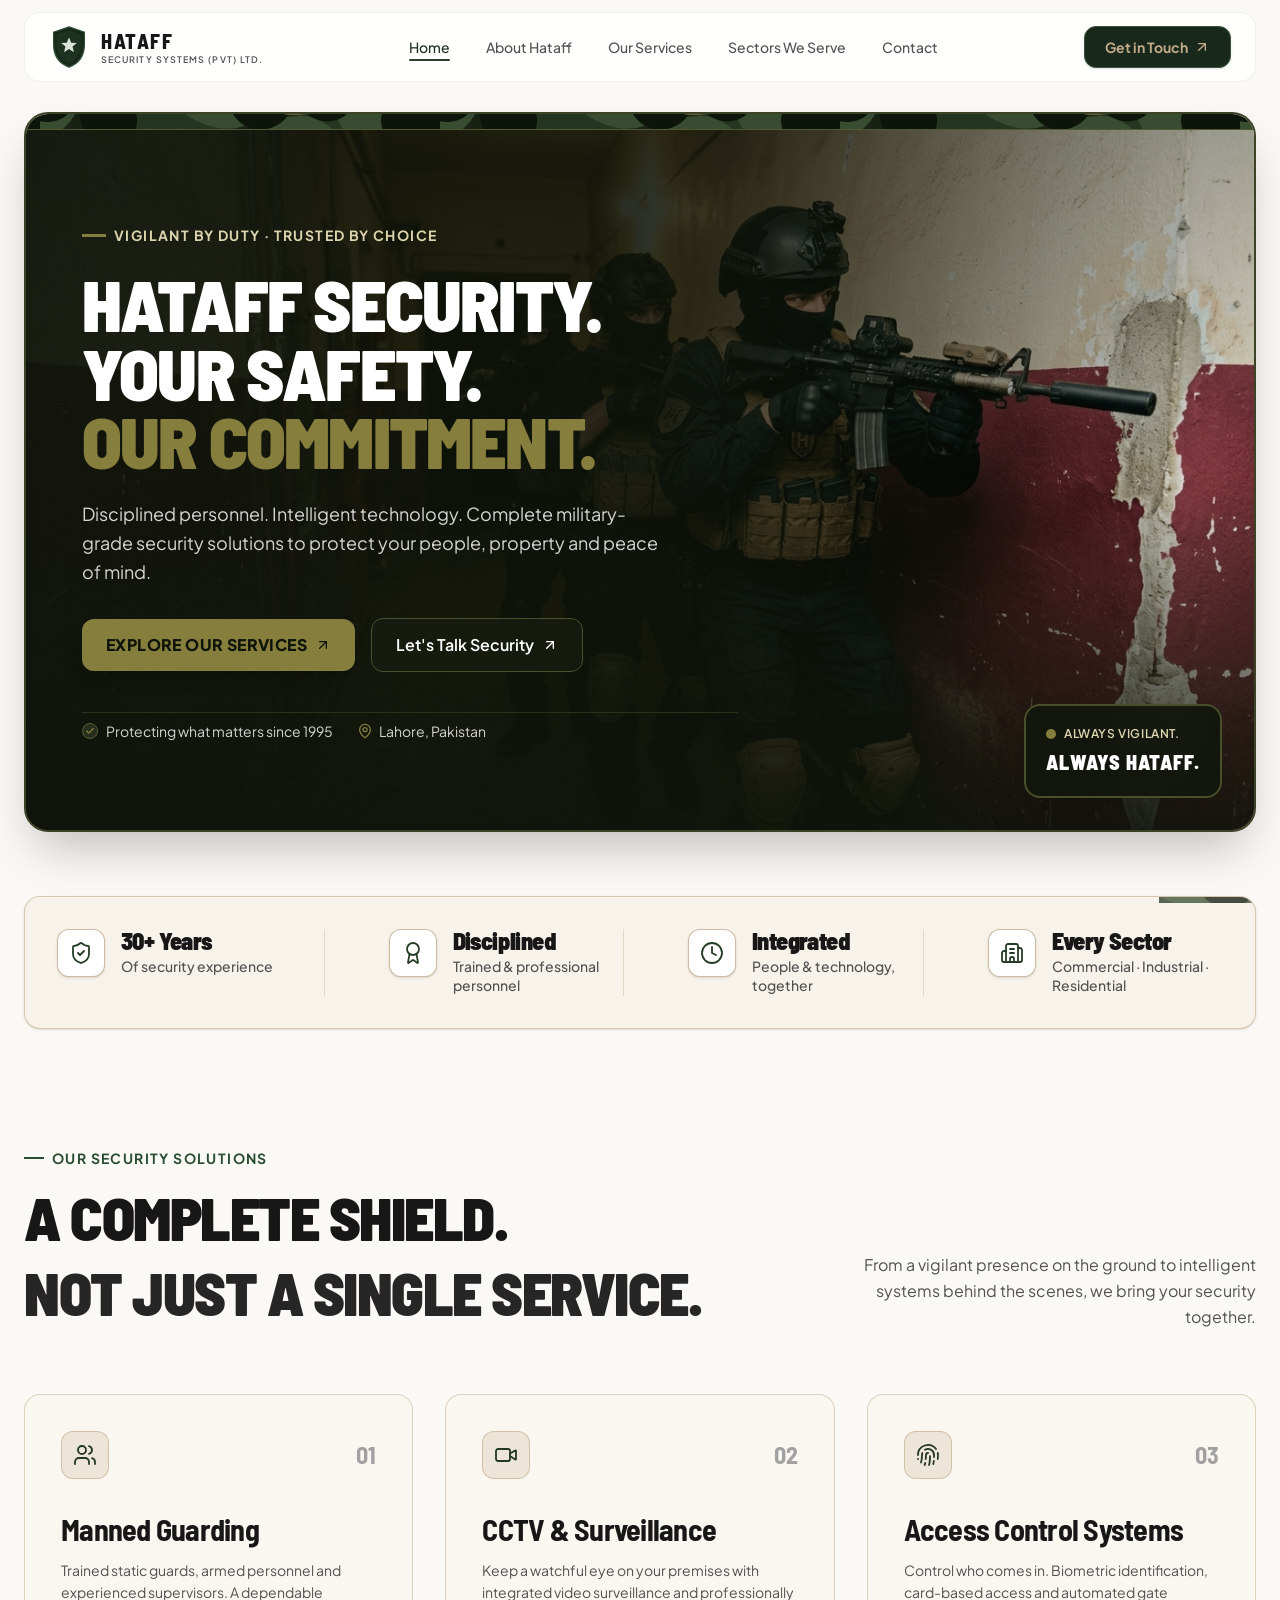
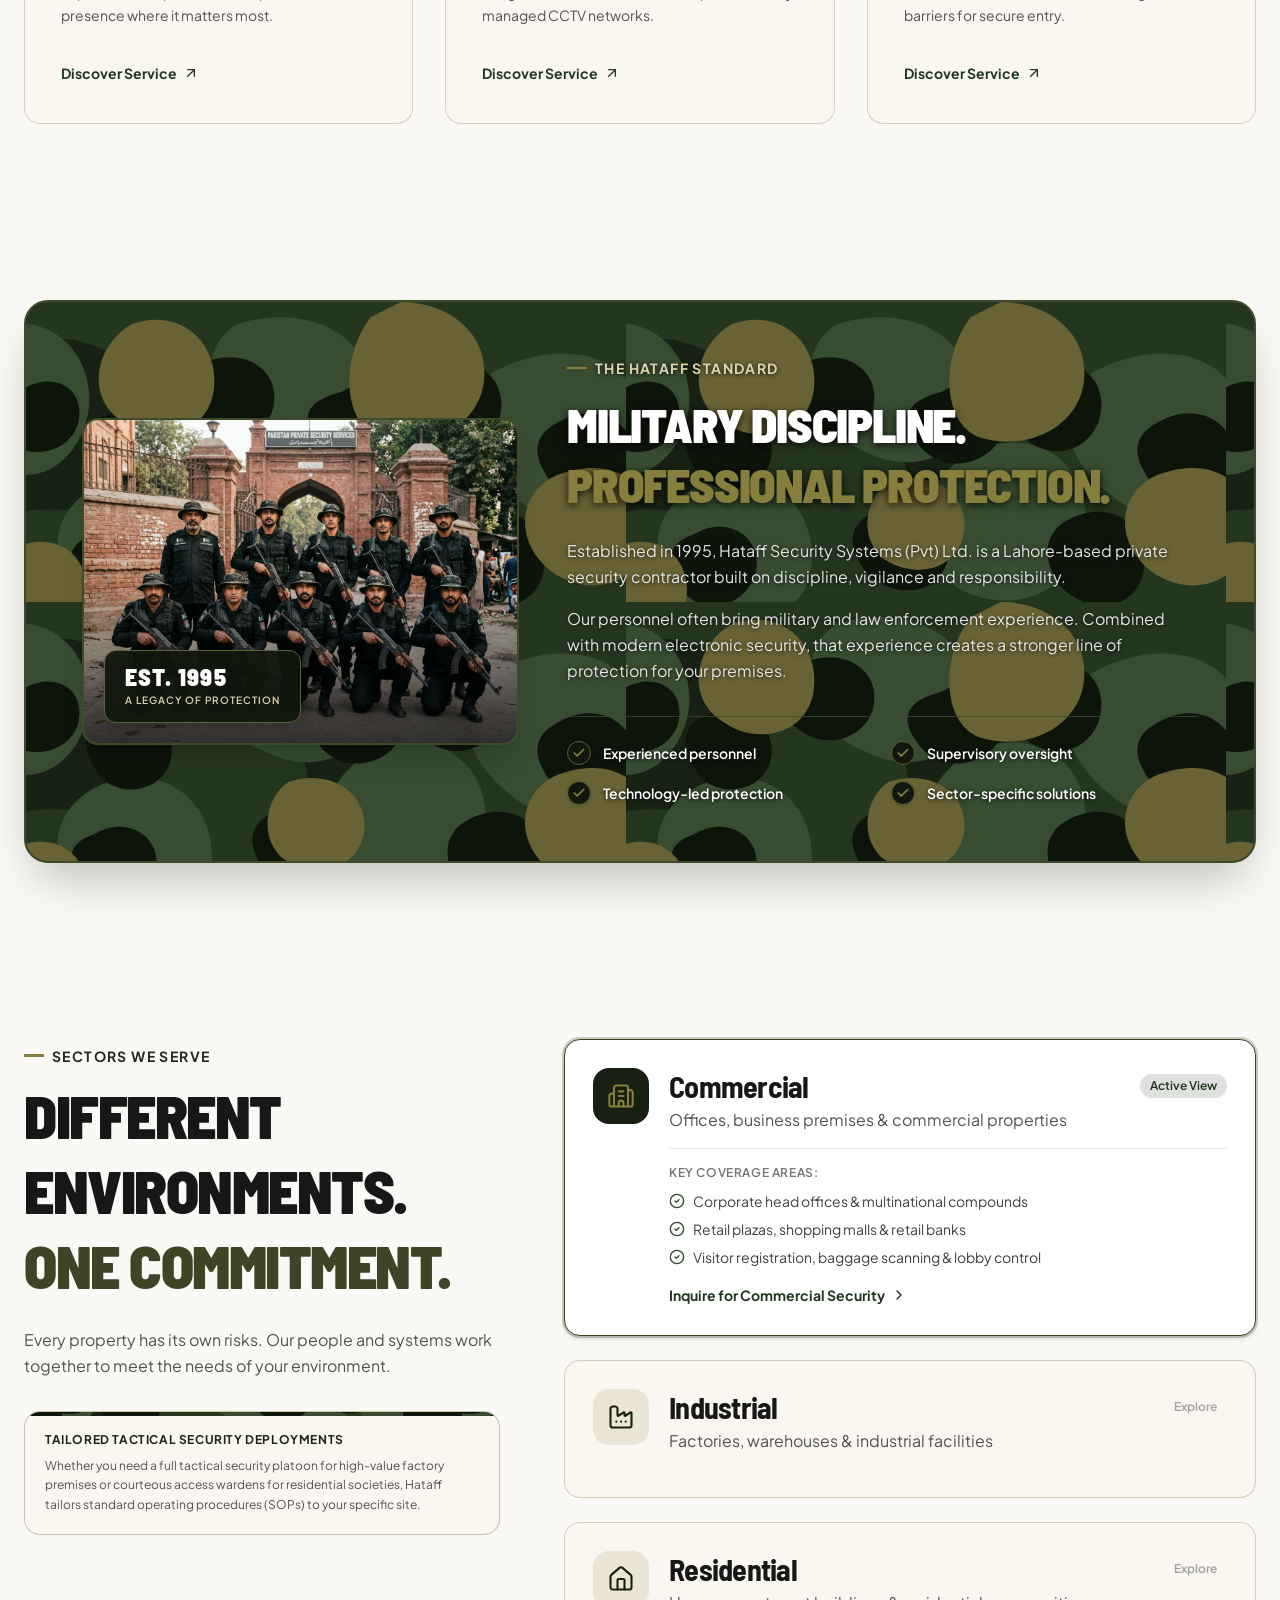
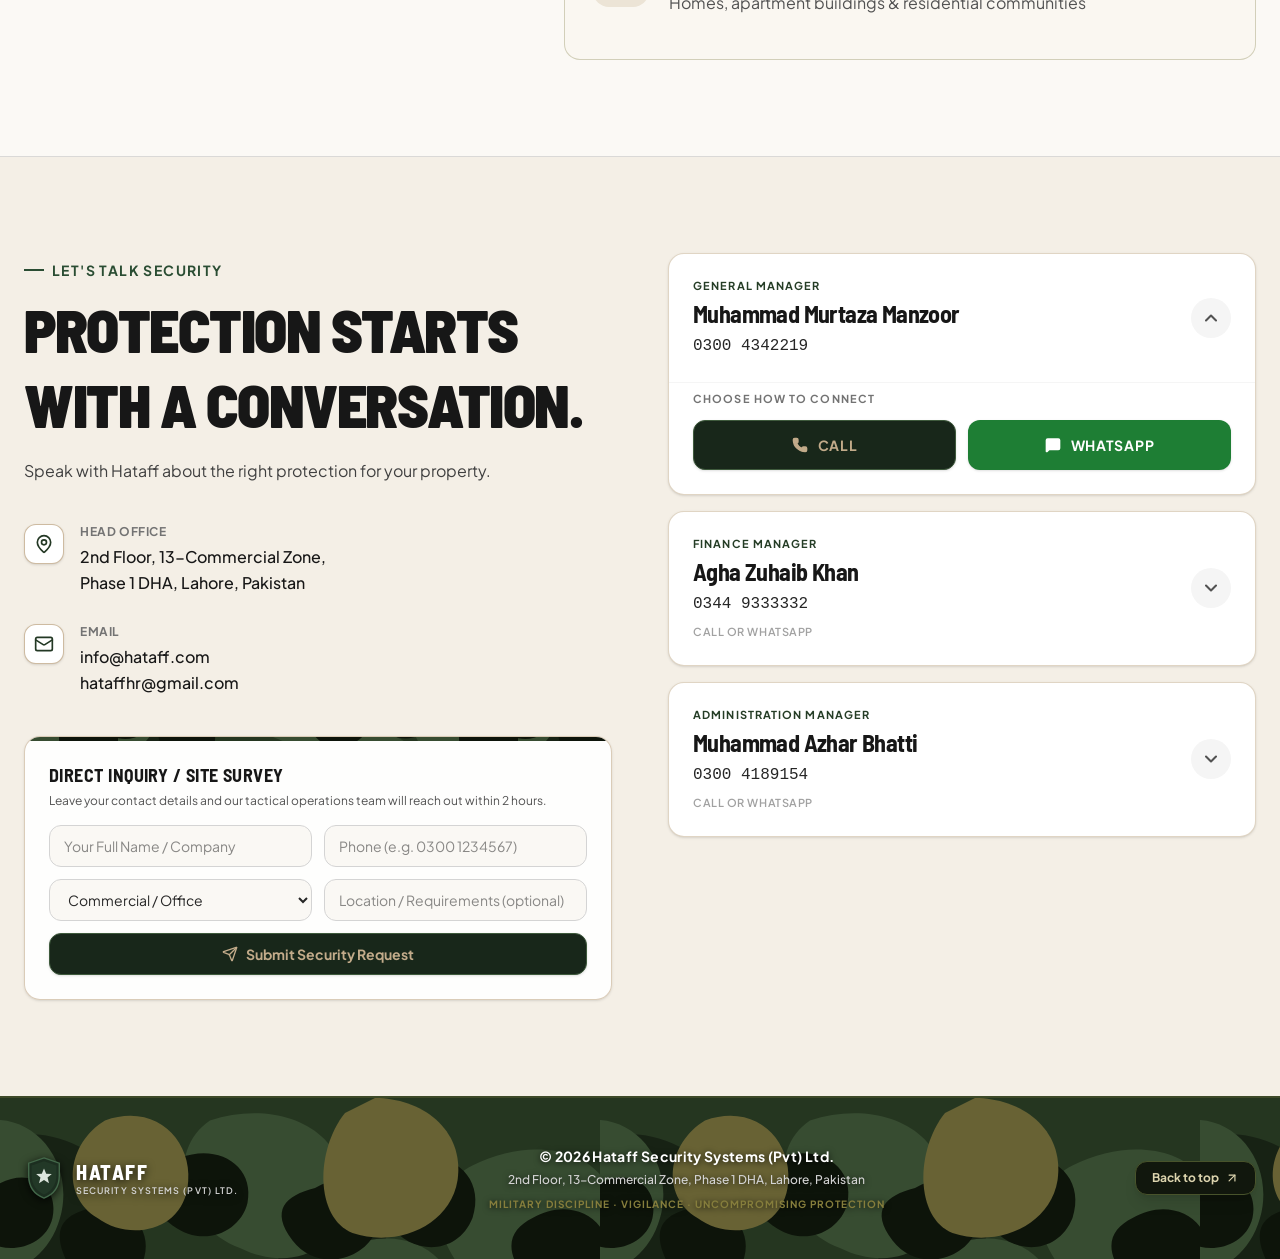
==== commit 905dfbba: "refactor(ui): update visual theme and assets - Refine tactical color palette and styling for modals " ====
--- a/docs/index.html
+++ b/docs/index.html
@@ -42,8 +42,8 @@
         }
       });
     </script>
-    <script type="module" crossorigin src="./assets/index-DblLMRYH.js"></script>
-    <link rel="stylesheet" crossorigin href="./assets/index-IEZKnap5.css">
+    <script type="module" crossorigin src="./assets/index-BoXOuzXP.js"></script>
+    <link rel="stylesheet" crossorigin href="./assets/index-02SM_nDd.css">
   </head>
   <body class="bg-[#FBF9F5] text-neutral-900 antialiased selection:bg-[#203a27] selection:text-white">
     <div id="root">
